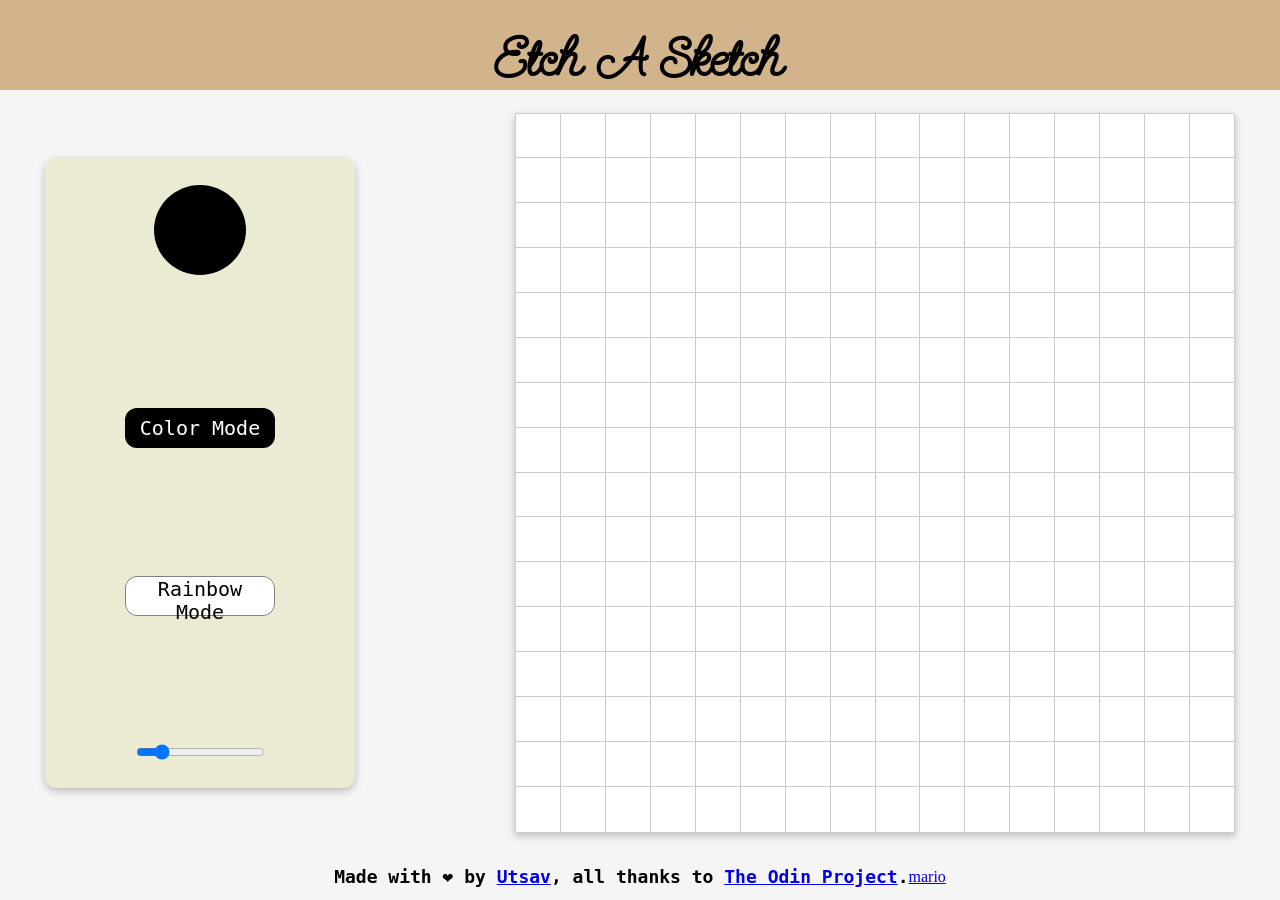
==== etch-a-sketch.html @ 88c3fb74 "Rename index files to corresponding etch-a-sketch files" ====
<!DOCTYPE html>
<html lang="en">

<head>
    <meta charset="UTF-8">
    <meta name="viewport" content="width=device-width, initial-scale=1.0">
    <title>Etch A Sketch</title>

    <link rel="stylesheet" href="normalize.css">
    <link rel="stylesheet" href="style.css">
    <script src="script.js" defer></script>
</head>

<body>

    <div class="heading">
        <h1>Etch A Sketch</h1>
    </div>

    <div class="display">

        <div class="option-panel">
            <input type="color" name="" id="color-select" value="#000000">
            <button class="color-mode">Color Mode</button>
            <button class="rainbow-mode">Rainbow Mode</button>
            <div class="range-slider">
                <input type="range" name="" id="range-select" min="0" max="100" value="16">
            </div>
        </div>


        <div class="grid">

        </div>

    </div>

    <footer>
        <p>Made with ❤️ by <a href="https://github.com/Utsav-Khamar">Utsav</a>, all thanks to <a
                href="https://www.theodinproject.com/"><span>The Odin Project</span></a>.</p>
        <a href="mario.html">mario</a>
    </footer>
</body>

</html>
---- style.css ----
@import url('https://fonts.googleapis.com/css2?family=Concert+One&family=Delius&family=Send+Flowers&display=swap');

/* Use a more-intuitive box-sizing model */
*,
*::before,
*::after {
    box-sizing: border-box;
}

/* Remove default margin */
*:not(dialog) {
    margin: 0;
}

.heading {
    height: 10vh;
    padding-top: 3vh;
    background-color: tan;
}

h1 {
    font-family: "Send Flowers", cursive;
    font-size: 6vh;
    text-align: center;
}

.display {
    height: 85vh;
    display: flex;
    justify-content: center;
    align-items: center;
    gap: 10em;

    background-color: whitesmoke;
}

.option-panel {
    display: flex;
    flex-direction: column;
    justify-content: center;
    align-items: center;
    gap: 8em;

    height: calc(min(100vh, 100vw) * 0.7);
    padding: 0 5em;
    background-color: #ebebd3;
    border-radius: 12px;
    box-shadow: rgba(0, 0, 0, 0.24) 0px 3px 8px;
}

#color-select {
    border-radius: 50%;
    height: 100px;
    width: 100px;

    -webkit-appearance: none;
    -moz-appearance: none;
    appearance: none;
    background-color: transparent;
    border: none;
    cursor: pointer;
}

#color-select::-webkit-color-swatch {
    border: none;
    border-radius: 50%;
}

#color-select::-moz-color-swatch {
    border: none;
    border-radius: 50%;
}

button {
    background-color: white;
    border: 1px solid gray;
    font-family: monospace;
    font-size: 20px;
    height: 40px;
    width: 150px;
    border-radius: 12px;
}

.on-click {
    background-color: black;
    border: none;
    color: white;

}

.grid {
    display: flex;
    flex-direction: column;
    width: calc(min(100vh, 100vw) * 0.8);
    height: calc(min(100vh, 100vw) * 0.8);
    border: 1px solid #cccccc !important;
    background-color: white;
    box-shadow: rgba(0, 0, 0, 0.24) 0px 3px 8px;
}

.row {
    flex: 1;
    display: flex;
}

.col {
    flex: 1;
    background-color: white;
    border-right: 1px solid #cccccc;
    border-bottom: 1px solid #cccccc;
}

.row:last-child .col {
    border-bottom: none !important;
}

.col:last-child {
    border-right: none !important;
}

/* .col:hover {
    background-color: aqua;
} */


input {
    /* appearance: none;
    background: none; */
    cursor: pointer;
}

footer {
    background-color: whitesmoke;
    height: 5vh;
}

footer {
    display: flex;
    align-items: center;
    justify-content: center;
}

footer p {
    font-family: monospace;
    font-size: 2vh;
    font-weight: 900;
}
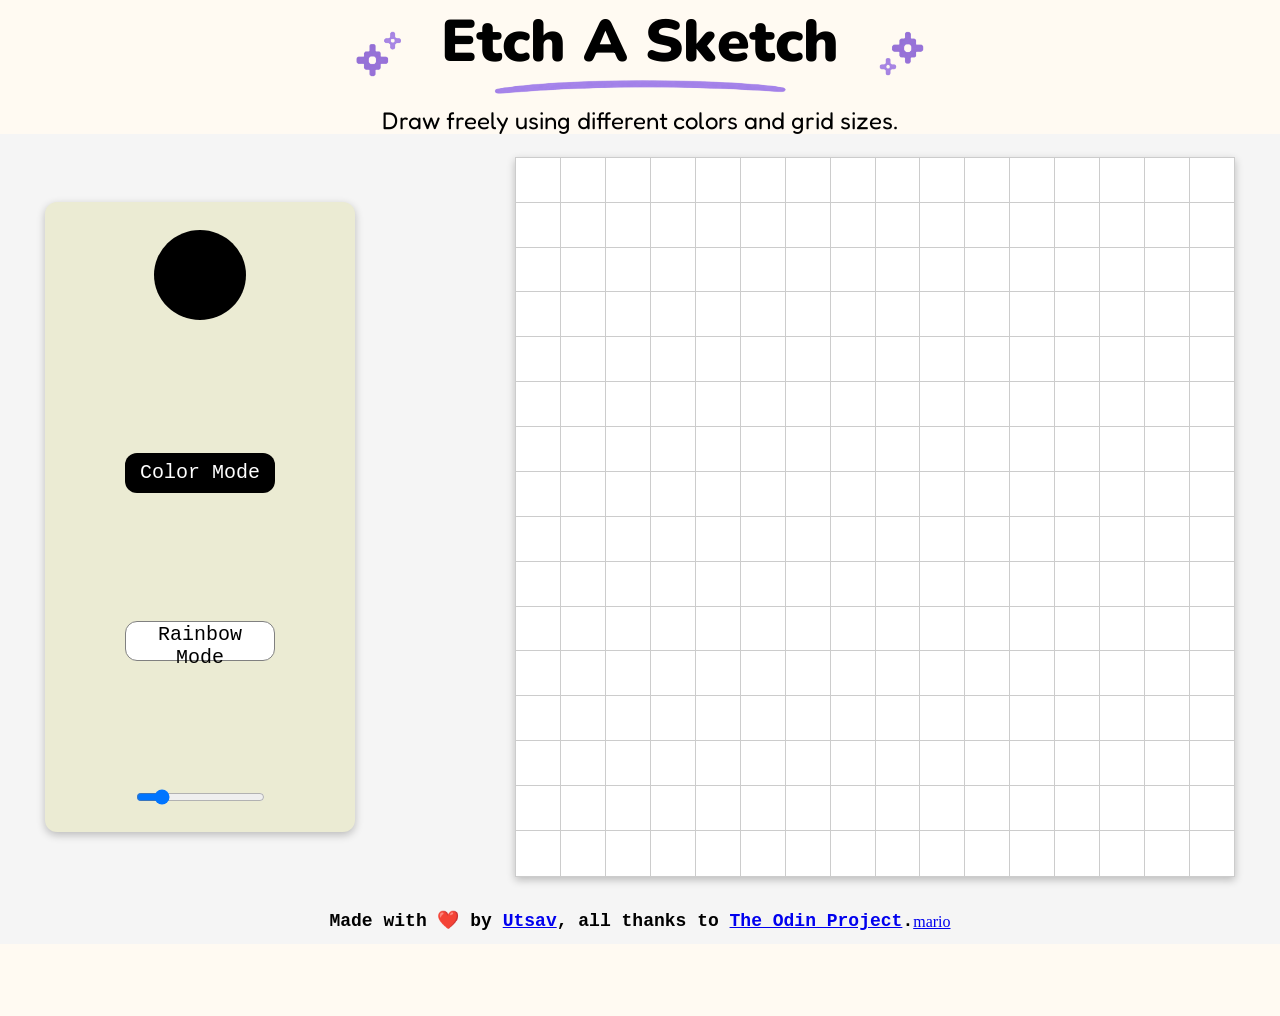
==== commit 9ea959cd: "Redesign header to match project theme" ====
--- a/etch-a-sketch.html
+++ b/etch-a-sketch.html
@@ -6,15 +6,33 @@
     <meta name="viewport" content="width=device-width, initial-scale=1.0">
     <title>Etch A Sketch</title>
 
-    <link rel="stylesheet" href="normalize.css">
-    <link rel="stylesheet" href="style.css">
-    <script src="script.js" defer></script>
+    <link rel="stylesheet" href="./normalize.css">
+    <link rel="stylesheet" href="./etch-a-sketch.css">
+
+    <link rel="preconnect" href="https://fonts.googleapis.com">
+    <link rel="preconnect" href="https://fonts.gstatic.com" crossorigin>
+    <link
+        href="https://fonts.googleapis.com/css2?family=Fredoka:wght@300..700&family=Nunito:ital,wght@0,200..1000;1,200..1000&display=swap"
+        rel="stylesheet">
+
+    <script src="./etch-a-sketch.js" defer></script>
 </head>
 
 <body>
 
-    <div class="heading">
-        <h1>Etch A Sketch</h1>
+    <header class="heading">
+
+        <img class="side-image left" src="./assets/star1.png" alt="">
+        <div class="text">
+            <h1>Etch A Sketch</h1>
+            <img class="stroke" src="./assets/Lavender-Brushstroke-Underline.png" alt="">
+
+        </div>
+        <img class="side-image right" src="./assets/star2.png" alt="">
+
+    </header>
+    <div class="sub-heading">
+        <p>Draw freely using different colors and grid sizes.</p>
     </div>
 
     <div class="display">
@@ -38,7 +56,7 @@
     <footer>
         <p>Made with ❤️ by <a href="https://github.com/Utsav-Khamar">Utsav</a>, all thanks to <a
                 href="https://www.theodinproject.com/"><span>The Odin Project</span></a>.</p>
-        <a href="mario.html">mario</a>
+        <a href="./mario.html">mario</a>
     </footer>
 </body>
 
--- a/etch-a-sketch.css
+++ b/etch-a-sketch.css
@@ -0,0 +1,203 @@
+@import url('https://fonts.googleapis.com/css2?family=Concert+One&family=Delius&family=Send+Flowers&display=swap');
+
+/* Use a more-intuitive box-sizing model */
+*,
+*::before,
+*::after {
+    box-sizing: border-box;
+}
+
+/* Remove default margin */
+*:not(dialog) {
+    margin: 0;
+}
+
+body {
+    margin: 0;
+    background-color: #fffaf2;
+    padding-bottom: 8svh;
+}
+
+.heading {
+    width: 80%;
+    max-width: 568px;
+    margin-inline: auto;
+    display: flex;
+    align-items: flex-end;
+    gap: 5%;
+
+    margin-top: 1svh;
+}
+
+.side-image {
+    width: 8%;
+    height: auto;
+    object-fit: cover;
+    align-self: center;
+}
+
+.text {
+    flex: 1;
+    min-width: 0;
+    display: flex;
+    flex-direction: column;
+    align-items: center;
+    container-type: inline-size;
+}
+
+.text h1 {
+    margin: 0;
+    font-family: "Nunito", sans-serif;
+    font-size: 14cqw;
+    font-weight: 900;
+
+}
+
+.stroke {
+    display: block;
+    width: 70%;
+    height: auto;
+}
+
+.sub-heading {
+    width: 70%;
+    max-width: 768px;
+    margin-inline: auto;
+    container-type: inline-size;
+
+}
+
+.sub-heading p {
+    text-align: center;
+    margin-top: 1%;
+
+    font-family: "Fredoka", sans-serif;
+    font-optical-sizing: auto;
+    font-weight: 400;
+    font-style: normal;
+    font-variation-settings:
+        "wdth" 100;
+    font-size: 150%;
+}
+
+.display {
+    height: 85vh;
+    display: flex;
+    justify-content: center;
+    align-items: center;
+    gap: 10em;
+
+    background-color: whitesmoke;
+}
+
+.option-panel {
+    display: flex;
+    flex-direction: column;
+    justify-content: center;
+    align-items: center;
+    gap: 8em;
+
+    height: calc(min(100vh, 100vw) * 0.7);
+    padding: 0 5em;
+    background-color: #ebebd3;
+    border-radius: 12px;
+    box-shadow: rgba(0, 0, 0, 0.24) 0px 3px 8px;
+}
+
+#color-select {
+    border-radius: 50%;
+    height: 100px;
+    width: 100px;
+
+    -webkit-appearance: none;
+    -moz-appearance: none;
+    appearance: none;
+    background-color: transparent;
+    border: none;
+    cursor: pointer;
+}
+
+#color-select::-webkit-color-swatch {
+    border: none;
+    border-radius: 50%;
+}
+
+#color-select::-moz-color-swatch {
+    border: none;
+    border-radius: 50%;
+}
+
+button {
+    background-color: white;
+    border: 1px solid gray;
+    font-family: monospace;
+    font-size: 20px;
+    height: 40px;
+    width: 150px;
+    border-radius: 12px;
+}
+
+.on-click {
+    background-color: black;
+    border: none;
+    color: white;
+
+}
+
+.grid {
+    display: flex;
+    flex-direction: column;
+    width: calc(min(100vh, 100vw) * 0.8);
+    height: calc(min(100vh, 100vw) * 0.8);
+    border: 1px solid #cccccc !important;
+    background-color: white;
+    box-shadow: rgba(0, 0, 0, 0.24) 0px 3px 8px;
+}
+
+.row {
+    flex: 1;
+    display: flex;
+}
+
+.col {
+    flex: 1;
+    background-color: white;
+    border-right: 1px solid #cccccc;
+    border-bottom: 1px solid #cccccc;
+}
+
+.row:last-child .col {
+    border-bottom: none !important;
+}
+
+.col:last-child {
+    border-right: none !important;
+}
+
+/* .col:hover {
+    background-color: aqua;
+} */
+
+
+input {
+    /* appearance: none;
+    background: none; */
+    cursor: pointer;
+}
+
+footer {
+    background-color: whitesmoke;
+    height: 5vh;
+}
+
+footer {
+    display: flex;
+    align-items: center;
+    justify-content: center;
+}
+
+footer p {
+    font-family: monospace;
+    font-size: 2vh;
+    font-weight: 900;
+}
